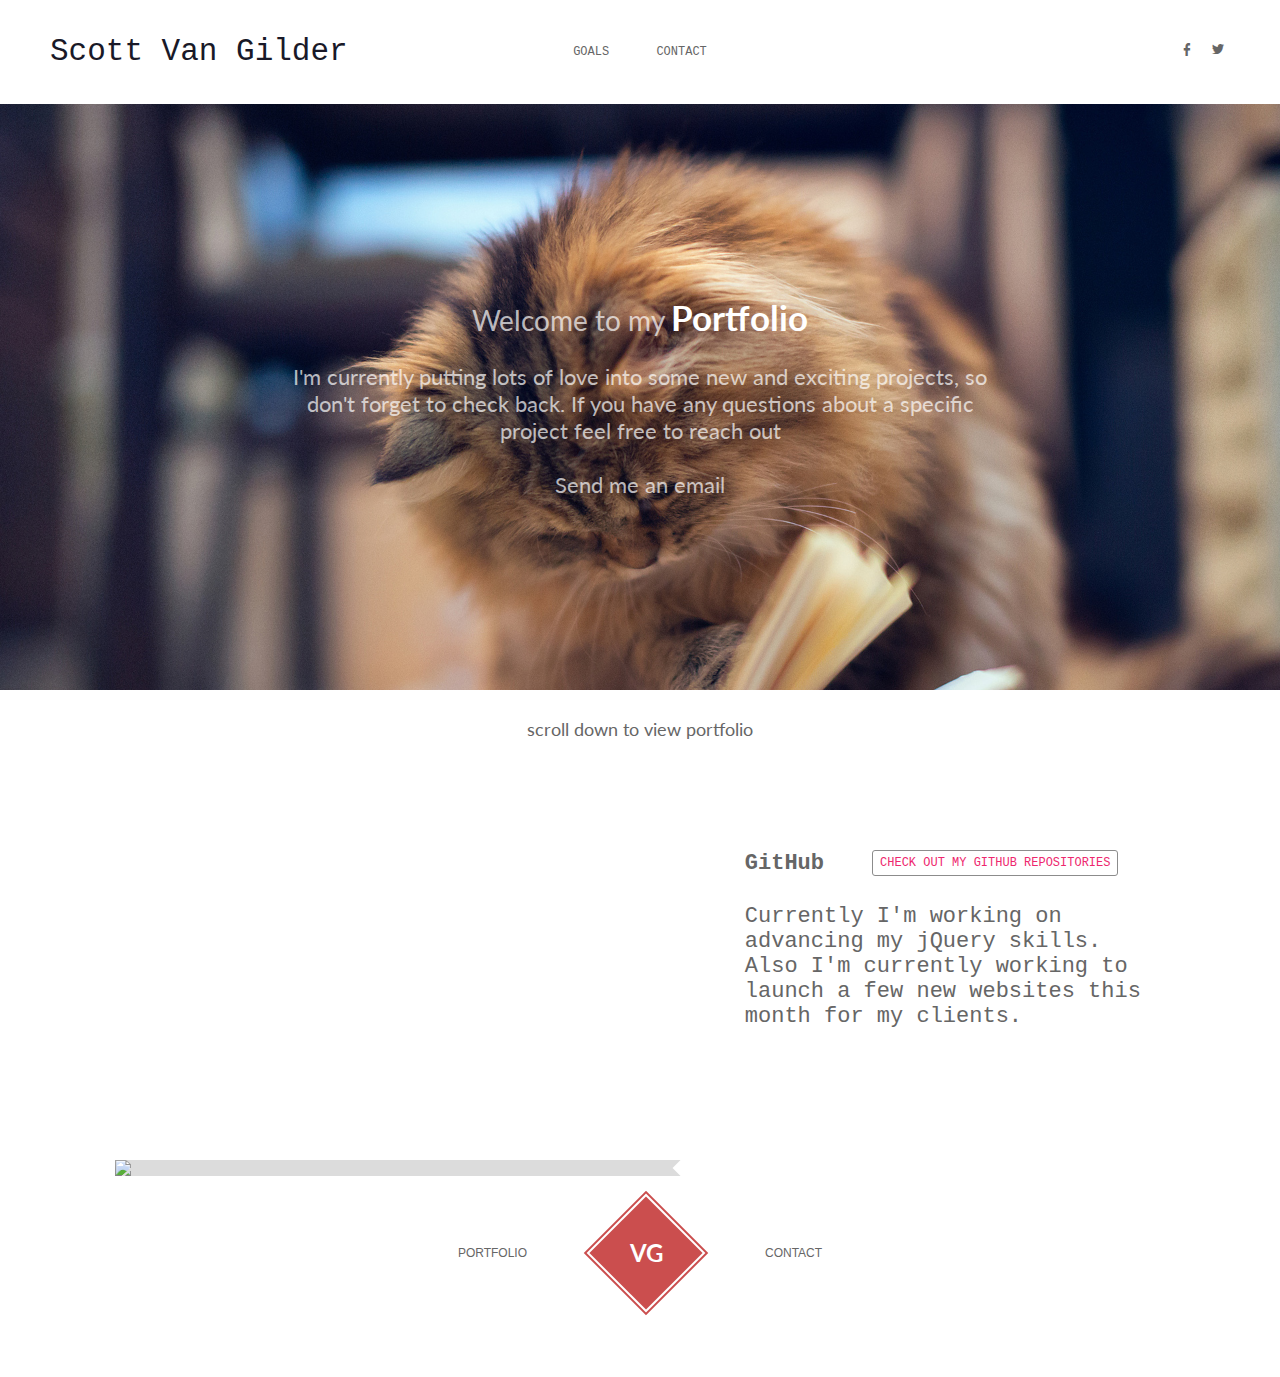
==== goals.html @ f161fddc "created goals page, moved assets into asset folder" ====
<!DOCTYPE html>
<html>
<head>
<meta charset="utf-8"/>

<title>Scott Van Gilder &middot; Portfolio</title>

<meta name="description" content="Scott Van Gilder is a fresh and creative developer dedicated to aesthetic excellence and intuitive functionality."></meta>
<meta name="author" content="Scott Van Gilder"></meta>
<meta name="pinterest" content="nohover"></meta>
<meta content="yes" name="apple-mobile-web-app-capable"></meta>
<meta content="minimum-scale=1.0, width=device-width, maximum-scale=1, user-scalable=no" name="viewport"></meta>

<link rel="stylesheet" href="/assets/css/resets.css"/>
<link rel="stylesheet" href="/assets/css/global.css"/>
<link rel="stylesheet" href="/assets/css/header.css"/>
<link rel="stylesheet" href="/assets/css/goals.css"/>
<link rel="stylesheet" href="/assets/css/footer.css"/>
<link rel="stylesheet" href="/assets/css/panels.css"/>
<link rel="stylesheet" href="/assets/fonts/social/font.css"/>

<link href='http://fonts.googleapis.com/css?family=Raleway:400,700' rel='stylesheet' type='text/css'></link>
<link href='http://fonts.googleapis.com/css?family=Lato:300,400' rel='stylesheet' type='text/css'></link>

<script src='/assets/scripts/panels.js'></script>

</head>
<body>

<div class='header'>
	<a href='/' class='logo'>Scott Van Gilder</a>
	<div class='nav'>
		<a href='/goals.html'>GOALS</a>
		<a href='/contact.html'>CONTACT</a>
	</div>
	<div class='share'>
		<a target='blank' href='//www.facebook.com/scott.vangilder' class='ss-icon'></a>
		<a target='blank' href='//twitter.com/scottyvg' class='ss-icon'></a>
	</div>
</div>

<div class='pitch'>
	<h1>Portfolio</h1>
	<p>I'm currently putting lots of love into some new and exciting projects, so don't forget to check back. If you have any questions about a specific project feel free to reach out <br></br><a href='mailto:admin@scottvangilder.com?Subject=Hello%20Scotty' target='_top'>Send me an email</a></p>
</div>

<div class='arrow'>scroll down to view portfolio</div>

<div class='panels'>

	<div class='panel'>
		<div class='img'><img src='/assets/images/github.png'/></div>
		<div class='content'>
			<h1>GitHub<space></space><label><a href='https://github.com/ScottyVG'> Check out my GitHub repositories </a></label></h1>
			<h2>Currently I'm working on advancing my jQuery skills. Also I'm currently working to launch a few new websites this month for my clients.</h2>
		</div>
	</div>

</div>

<div class='footer'>
	<a href='/portfolio.html'>PORTFOLIO</a><a class='logo' href='/'><div class='text'>VG</div></a><a href='/contact.html'>CONTACT</a>
</div>



<script type='text/javascript'>
(function(){})();
</script>
</body>
</html>
---- assets/css/resets.css ----
img{border:none;}
*{
  outline:none;
  cursor:inherit;
  font-family:inherit;
  font-size:inherit;
	font-weight:inherit;
  -webkit-tap-highlight-color: rgba(0,0,0,0);
}
a{font:inherit;color:inherit;text-decoration:none;cursor:pointer;}
iframe{margin:0px;padding:0px;border:none;display:block;width:100%;}

.clearfix{clear:both;}

html, body{
  margin:0px;
  padding:0px;
  -webkit-touch-callout: none;
  -webkit-text-size-adjust: none;
  -webkit-user-select: none;
  -ms-touch-action: manipulation;
  touch-action: manipulation;
	height:100%;
	width:100%;
}
---- assets/css/global.css ----
body{
  -webkit-touch-callout: none;

	-webkit-font-smoothing:antialiased;
	font-family:'Roboto Mono', monospace,'Arial', sans-serif;
	font-weight:300;

	color:rgb(102, 102, 102);

	overflow:hidden;
	overflow-y:scroll;
}
---- assets/css/header.css ----
.header{
	height:104px;
	line-height:104px;

	position:relative;

	cursor:default;

	background:rgb(255,255,255);
}

.header .logo{
	display:block;

	position:absolute;
	top:0px;
	left:50px;

	font-size:31px;
	font-family: 'Roboto Mono', monospace;
	font-weight:400;

	color:rgb(25,25,40);

	cursor:pointer;
}

.header .share{
	position:absolute;
	top:0px;
	right:50px;

	font-size:12px;

	height:100%;
}
.header .share a{
	padding:4px;
	margin:0px 2px;

	cursor:pointer;

	-webkit-transition:color 200ms;
	-mos-transition   :color 200ms;
	-moz-transition   :color 200ms;
	-o-transition     :color 200ms;
	transition        :color 200ms;
}
.header .share a:hover{
	color: rgb(238,39,110);
}

.header .nav{
	font-size:12px;

	text-align:center;
}
.header .nav a{
	display:inline-block;
	position:relative;

	margin:0px 20px;

	cursor:pointer;

	-webkit-transition:color 200ms;
	-mos-transition   :color 200ms;
	-moz-transition   :color 200ms;
	-o-transition     :color 200ms;
	transition        :color 200ms;
}
.header .nav a:hover{
	color:rgb(238,39,110);
}
.header .nav a::after{
	content:'';

	display:block;

	height:0px;
	background:rgb(238,39,110);

	position:absolute;
	bottom:0px;
	left:0px;
	right:0px;

	-webkit-transition:height 200ms;
	-mos-transition   :height 200ms;
	-moz-transition   :height 200ms;
	-o-transition     :height 200ms;
	transition        :height 200ms;
}
.header .nav a:hover::after{
	height:7px;
}

@media screen and (max-width:1000px){
	.header .nav a{
		margin:0px 10px;
	}
}
@media screen and (max-width:750px){
	.header .logo{
		left:25px;
	}

	.header .nav{
		padding-right:15px;
		text-align:right;
	}

	.header .share{
		display:none;
	}
}
@media screen and (max-width:450px){
	.header .logo{
		position:initial;
		text-align:center;
	}

	.header .nav{
		display:none;
	}
}
---- assets/css/goals.css ----
.pitch{
	background:rgb(235,235,235);
	background-image:url(/assets/images/book.jpg);
	background-size:cover;

	color:rgba(255,255,255,0.7);

	padding:15% 0px;

	font-family:'lato';
	font-weight:400;
	text-align:center;
}
.pitch h1{
	font-size:35px;

	color:rgb(255,255,255);

	font-weight:700;

	margin:0px;
	padding:0px 100px;
	padding-bottom:25px;
}
.pitch h1:before{
	content:'Welcome to my ';

	font-weight:400;

	font-size:28px;
	color:rgba(255,255,255,0.7);
}
.pitch p{
	margin:0px auto;
	padding:0px 150px;

	max-width:720px;

	font-size:22px;
}

.panels .img{
	background:rgb(220,220,220) !important;
}
.panels .img h1{
	padding:100px 145px;

	font-weight:700;
  font-family:Arial;
	font-size:50px;

	color:rgb(255,255,255);
}
@media screen and (max-width: 1250px){
	.panels .img h1{
		padding:80px 125px;
	}
}
@media screen and (max-width: 1090px){
	.arrow{
		display:none;
	}

	.panels .img h1{
		padding:0px;

		text-align:center;

		line-height:200px;
	}
}
@media screen and (max-width: 900px){
	.pitch p{
		font-size:20px;
	}
}
@media screen and (max-width: 700px){
	.pitch p{
		padding:0px 50px;
	}
	.pitch h1{
		padding:0px 50px;
		padding-bottom:25px;
	}
}

.arrow{
	text-align:center;

	padding:28px 0px 0px 0px;

	font-family:'lato';
	font-size:18px;
	font-weight:400;

	color:rgb(102,102,102);
}
---- assets/css/footer.css ----
.footer{
	text-align:center;

	padding:80px 0px;

	font-size:12px;
	font-family:Arial, sans-serif;

	background:rgb(255,255,255);
}
.footer a{
	display:inline-block;
	vertical-align:middle;

	margin:0px 30px;
	padding:15px;
}
.footer a:hover{
	text-decoration:underline;
}
.footer .logo{
	display:inline-block;

	position:relative;

	color:rgb(255,255,255);

	font-family:lato;
	font-size:24px;
	line-height:0px;
	font-weight:700;

	padding:0px;
}
.footer .logo:after,
.footer .logo:before{
	content:'';

	display:block;
	position:absolute;

	height:80px;
	width:80px;
	margin:4px;

	top:0px;
	left:0px;

	background:rgb(203,78,78);

	-webkit-transform:rotate(45deg);
	-moz-transform:rotate(45deg);
	-mos-transform:rotate(45deg);
	-o-transform  :rotate(45deg);
	transform     :rotate(45deg);
}
.footer .logo:before{
	position:relative;

	height:84px;
	width:84px;

	border:2px solid rgb(203,78,78);
	background:none;

	margin:0px;
}
.footer .logo .text{
	position:absolute;
	top:0px;
	left:0px;
	right:0px;
	bottom:0px;

	line-height:88px;
	text-align:center;

	z-index:1;
}

@media screen and (max-width:550px){
	.footer a{
		margin:0px 20px;
	}
}
@media screen and (max-width:450px){
	.footer{
		background:rgb(235,235,235);

		padding:60px 0px;
	}

	.footer .logo .text{
		line-height:68px;
	}
	.footer .logo:after{
		height:60px;
		width:60px;
	}
	.footer .logo:before{
		height:64px;
		width:64px;
	}

	.footer a{
		margin:0px 15px;
	}
}
@media screen and (max-width:350px){
	.footer{
		padding:50px 0px;
	}

	.footer .logo{
		display:none;
	}

	.footer a{
		margin:0px 5px;
	}
}
---- assets/css/panels.css ----
.panels{
	padding:50px 100px;

	text-align:center;
}
.panels .panel{
	display:inline-block;

	margin:50px 0px;

	text-align:left;
}

.panels .panel .img{
	display:inline-block;
	vertical-align:middle;
	position:relative;

	background:rgb(230,230,230);

	overflow:hidden;
}
.panels .panel .img::after{
	content:'';

	position:absolute;
	right:-30px;
	top:50%;
	margin-top:-30px;

	height:60px;
	width:60px;

	-webkit-transform:rotate(45deg);
	-moz-transform:rotate(45deg);
	-moz-transform:rotate(45deg);
	-o-transform:rotate(45deg);
	transform:rotate(45deg);

	background:rgb(255,255,255);
}
.panels .panel img{
	display:block;
	width:600px;
}

.panels .panel:nth-child(2n) .img::after{
	left:-30px;
	right:none;
}
.panels .panel:nth-child(2n) .content{
	text-align:right;
}
.panels .panel:not(:last-child){
	margin-bottom:100px;
}

.panels .panel .content{
	display:inline-block;
	vertical-align:middle;

	width:400px;
	height:100%;

	overflow:visible;

	font-size:22px;
	font-family: 'Roboto Mono', monospace;
	font-weight:300;

	padding:0px 20px;
}
.panels .panel .content h1{
	margin:0px;
	padding:0px;
	padding-bottom:18px;

	font-weight:700;
}
.panels .panel .content h2{
	margin:0px;
	padding:0px;
}
.panels .panel .content a{
	font-weight:400;
	color:rgb(238,39,110);
}

.panels .panel .content h1 label{
	display:inline-block;

	border:1px solid rgb(140,140,140);
	-webkit-border-radius: 3px;
	-moz-border-radius:    3px;
	border-radius:         3px;

	padding:5px 7px;
	margin:10px 0px;


	font-family: 'Roboto Mono', monospace;
	font-size:12px;
	font-weight:400;

	vertical-align:middle;

	color:rgb(102,102,102);

	text-transform:uppercase;

	cursor:default;
}
.panels .panel .content h1 space{
	display:inline;
}
.panels .panel .content h1 space:after{
	content:' ';
	font-size:80px;
	line-height:0px;
}

@media screen and (max-width: 1250px){
	.panels .panel .content{
		width:333px;
		font-size:21px;
	}
	.panels .panel img{
		width:500px;
	}
	.panels .panel .content h1 label{
		font-size:11px;
	}
}
@media screen and (max-width: 1090px){
	.panels{
		background:rgb(235,235,235);
	}
	.panels .panel{
		display:table;

		margin:50px;
	}
	.panels .panel:not(:last-child){
		margin-bottom:60px;
	}

	.panels .panel .img::after{
		display:none;
	}
	.panels .panel .img img{
		width:100%;
	}
	.panels .panel .img{
		top:0px !important;

		display:table-header-group;
	}

	.panels .panel .content{
		display:table-footer-group;
		width:auto;

		background:rgb(255,255,255);

		padding:30px;

		font-size:20px;
	}
	.panels .panel .content h1{
		padding:30px 30px 18px 30px;

		font-size:22px;
	}
	.panels .panel .content h2{
		padding:0px 30px 30px 30px;
	}
	.panels .panel:nth-child(2n) .content{
		text-align:left;
	}
}
@media screen and (max-width: 900px){
	.panels .panel{
		margin:0px;
	}
}
@media screen and (max-width: 700px){
	.panels{
		padding:50px;
	}
}
@media screen and (max-width: 450px){
	.panels{
		padding:0px;
	}

	.panels .panel:not(:last-child){
		margin:0px;
	}
}
---- assets/fonts/social/font.css ----
@charset "UTF-8";

/*
* Symbolset
* www.symbolset.com
* Copyright © 2012 Oak Studios LLC
* 
* Upload this file to your web server
* and place this within your <head> tags.
* <link href="webfonts/ss-social.css" rel="stylesheet" />
*/

@font-face {
  font-family: "SSSocial";
  src: url('ss-social-circle.eot');
  src: url('ss-social-circle.eot?#iefix') format('embedded-opentype'),
       url('ss-social-circle.woff') format('woff'),
       url('ss-social-circle.ttf') format('truetype'),
       url('ss-social-circle.svg#SSSocialCircle') format('svg');
  font-weight: bold;
  font-style: normal;
}

@font-face {
  font-family: "SSSocial";
  src: url('ss-social-regular.eot');
  src: url('ss-social-regular.eot?#iefix') format('embedded-opentype'),
       url('ss-social-regular.woff') format('woff'),
       url('ss-social-regular.ttf') format('truetype'),
       url('ss-social-regular.svg#SSSocialRegular') format('svg');
  font-weight: normal;
  font-style: normal;
}

.ss-icon, [class^="ss-"]:before, [class*=" ss-"]:before, 
.ss-icon.ss-social-circle, [class^="ss-"].ss-social-circle:before, [class*=" ss-"].ss-social-circle:before,
.ss-icon.ss-social, [class^="ss-"].ss-social:before, [class*=" ss-"].ss-social:before {
  font-family: "SSSocial";
  font-style: normal;
  font-weight: normal;
  text-decoration: none;
  text-rendering: optimizeLegibility;
  white-space: nowrap;
  -webkit-font-feature-settings: "liga", "dlig";
  -moz-font-feature-settings: "liga=1, dlig=1";
  -moz-font-feature-settings: "liga", "dlig";
  -ms-font-feature-settings: "liga", "dlig";
  -o-font-feature-settings: "liga", "dlig";
  font-feature-settings: "liga", "dlig";
}

.ss-icon.ss-social-circle, [class^="ss-"].ss-social-circle:before, [class*=" ss-"].ss-social-circle:before {
  font-weight: bold;
}

.ss-facebook:before{content:''; font-size: 16px; padding-right: 10px;}.ss-twitter:before{content:''; font-size: 16px; padding-right: 10px;}.ss-linkedin:before{content:''}.ss-googleplus:before{content:''}.ss-tumblr:before{content:''}.ss-wordpress:before{content:''; font-size: 16px; padding-right: 10px;}.ss-blogger:before{content:''}.ss-posterous:before{content:''}.ss-youtube:before{content:''}.ss-vimeo:before{content:''}.ss-flickr:before{content:''}.ss-instagram:before{content:''}.ss-pinterest:before{content:''; font-size: 16px; padding-right: 10px;}.ss-dribbble:before{content:''; font-size: 16px; padding-right: 10px;}.ss-behance:before{content:''}.ss-github:before{content:''}.ss-paypal:before{content:''}.ss-foursquare:before{content:''}.ss-skype:before{content:''}.ss-mail:before{content:'✉'}
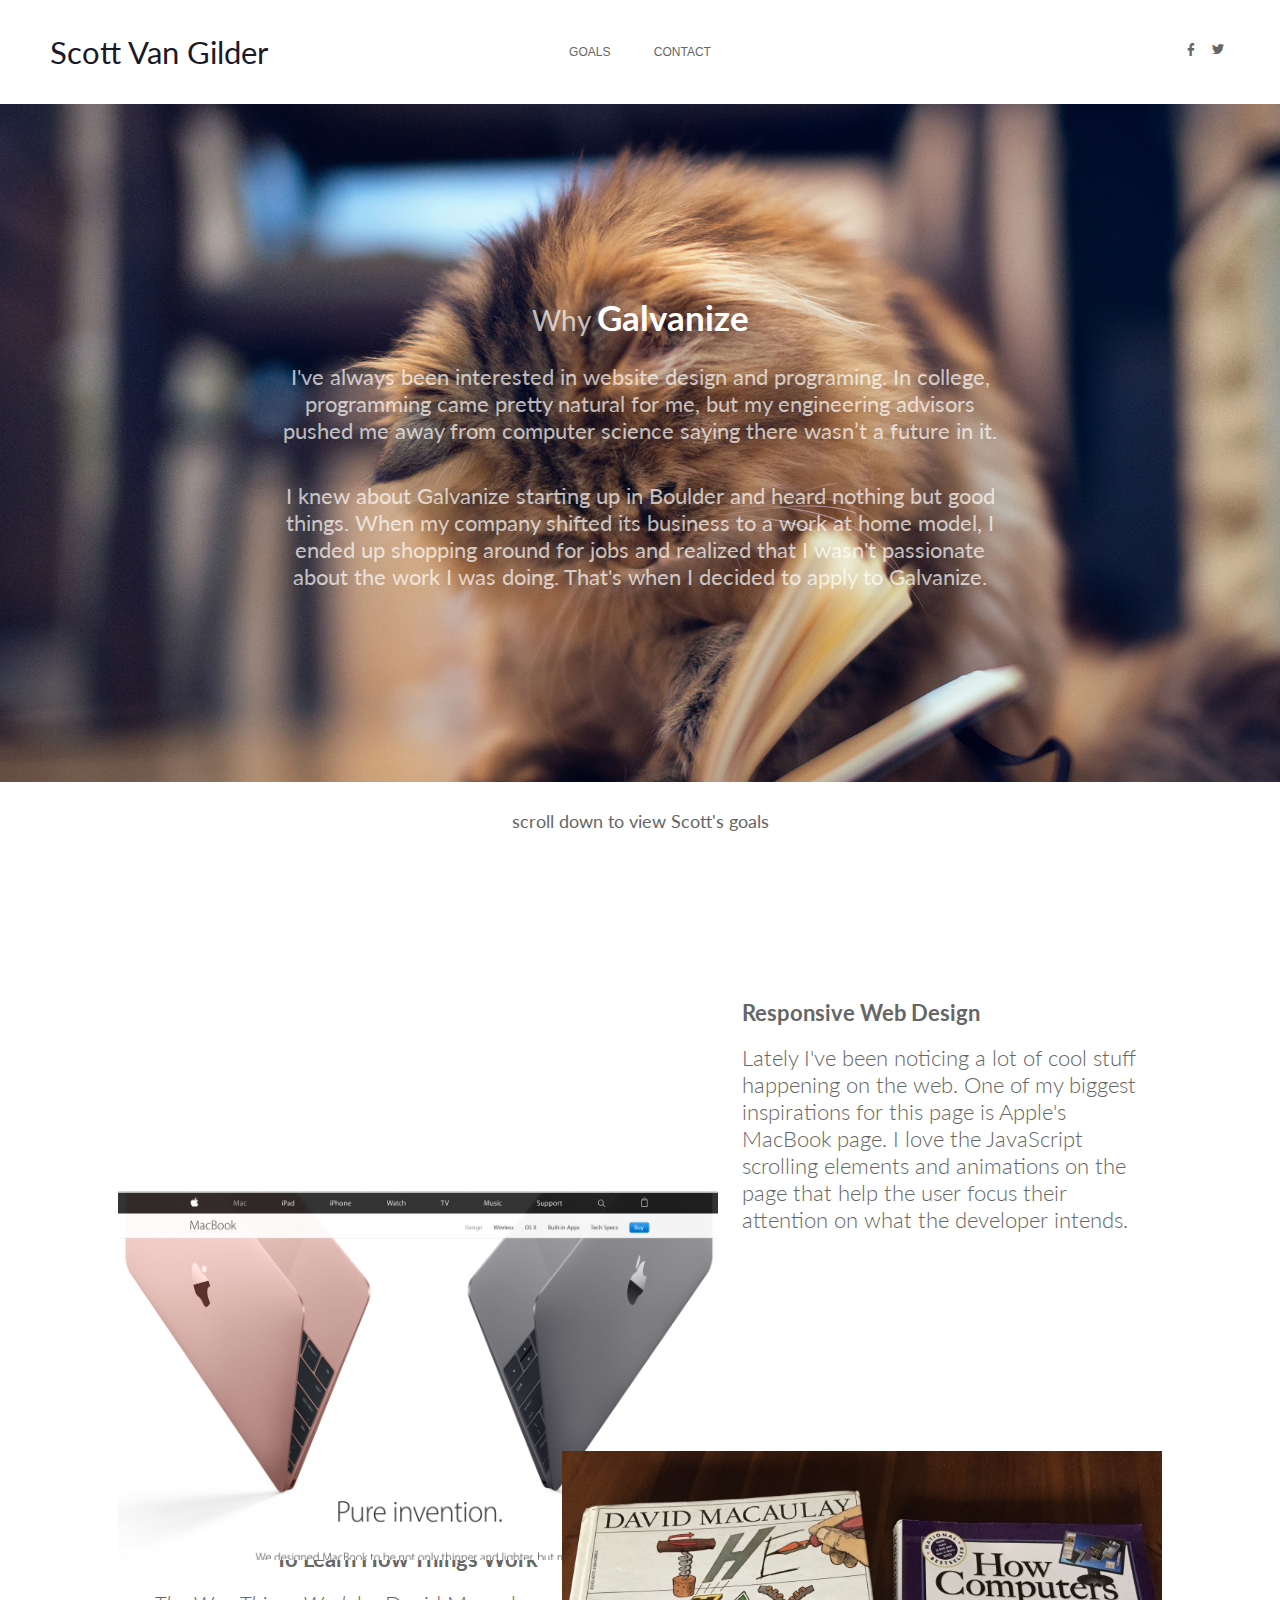
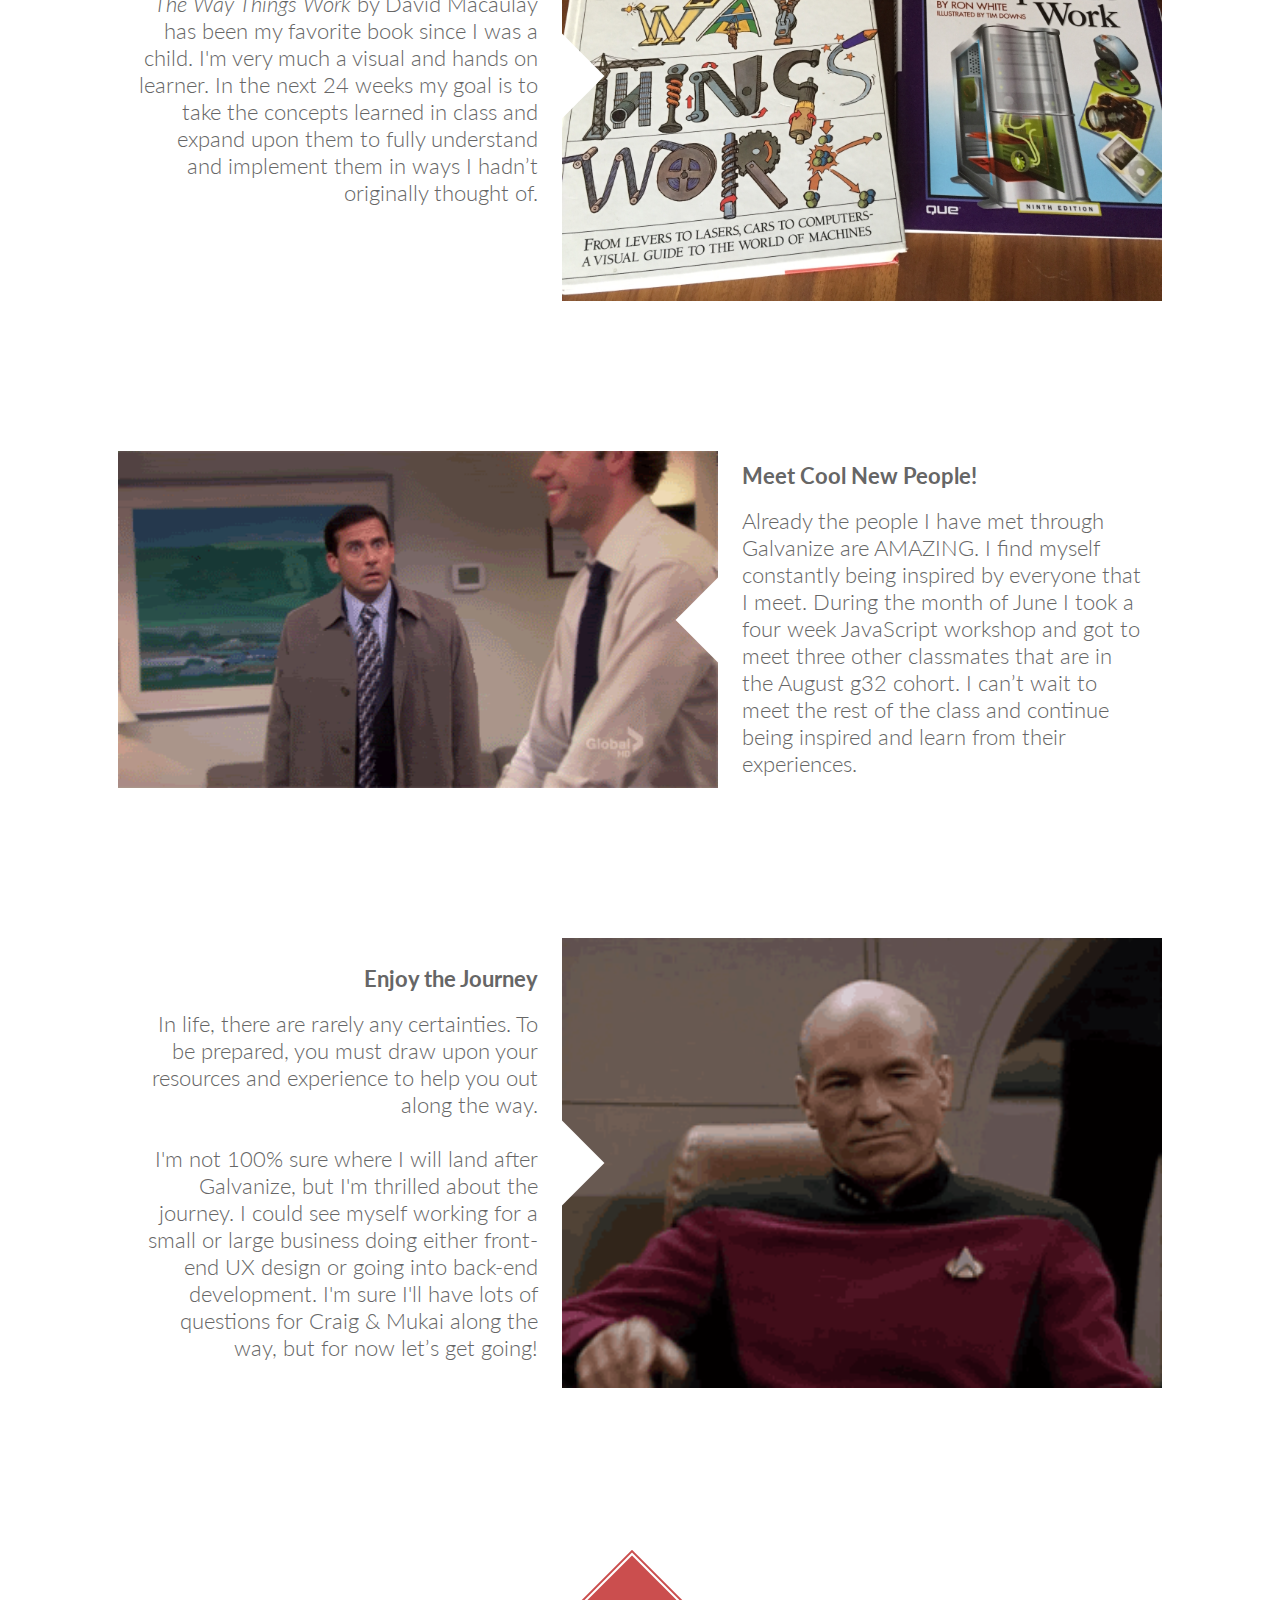
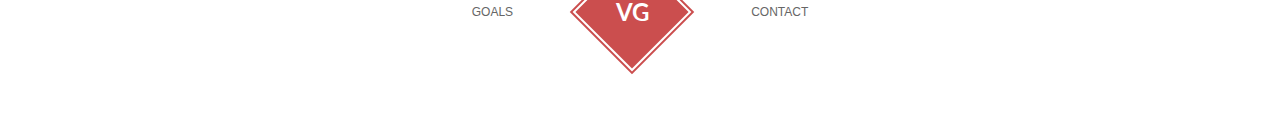
==== commit 985b9ffe: "Completed project" ====
--- a/goals.html
+++ b/goals.html
@@ -3,7 +3,7 @@
 <head>
 <meta charset="utf-8"/>
 
-<title>Scott Van Gilder &middot; Portfolio</title>
+<title>Scott Van Gilder &middot; Goals</title>
 
 <meta name="description" content="Scott Van Gilder is a fresh and creative developer dedicated to aesthetic excellence and intuitive functionality."></meta>
 <meta name="author" content="Scott Van Gilder"></meta>
@@ -19,51 +19,75 @@
 <link rel="stylesheet" href="/assets/css/panels.css"/>
 <link rel="stylesheet" href="/assets/fonts/social/font.css"/>
 
-<link href='http://fonts.googleapis.com/css?family=Raleway:400,700' rel='stylesheet' type='text/css'></link>
-<link href='http://fonts.googleapis.com/css?family=Lato:300,400' rel='stylesheet' type='text/css'></link>
+<link href="http://fonts.googleapis.com/css?family=Raleway:400,700" rel="stylesheet" type="text/css"></link>
+<link href="http://fonts.googleapis.com/css?family=Lato:300,400" rel="stylesheet" type="text/css"></link>
 
-<script src='/assets/scripts/panels.js'></script>
+<script src="/assets/scripts/panels.js"></script>
 
 </head>
 <body>
 
-<div class='header'>
-	<a href='/' class='logo'>Scott Van Gilder</a>
-	<div class='nav'>
-		<a href='/goals.html'>GOALS</a>
-		<a href='/contact.html'>CONTACT</a>
+<div class="header">
+	<a href="/" class="logo">Scott Van Gilder</a>
+	<div class="nav">
+		<a href="/goals.html">GOALS</a>
+		<a href="mailto:holler@scottvangilder.com?Subject=Hello%20Scott">CONTACT</a>
 	</div>
-	<div class='share'>
-		<a target='blank' href='//www.facebook.com/scott.vangilder' class='ss-icon'></a>
-		<a target='blank' href='//twitter.com/scottyvg' class='ss-icon'></a>
+	<div class="share">
+		<a target="blank" href="//www.facebook.com/scott.vangilder" class="ss-icon"></a>
+		<a target="blank" href="//twitter.com/scottyvg" class="ss-icon"></a>
 	</div>
 </div>
 
-<div class='pitch'>
-	<h1>Portfolio</h1>
-	<p>I'm currently putting lots of love into some new and exciting projects, so don't forget to check back. If you have any questions about a specific project feel free to reach out <br></br><a href='mailto:admin@scottvangilder.com?Subject=Hello%20Scotty' target='_top'>Send me an email</a></p>
+<div class="goals">
+	<h1>Galvanize</h1>
+	<p>I've always been interested in website design and programing. In college, programming came pretty natural for me, but my engineering advisors pushed me away from computer science saying there wasn’t a future in it.</p><br></br>
+	<p>I knew about Galvanize starting up in Boulder and heard nothing but good things. When my company shifted its business to a work at home model, I ended up shopping around for jobs and realized that I wasn't passionate about the work I was doing. That's when I decided to apply to Galvanize.</p>
 </div>
 
-<div class='arrow'>scroll down to view portfolio</div>
+<div class="arrow">scroll down to view Scott's goals</div>
 
-<div class='panels'>
+<div class="panels">
 
-	<div class='panel'>
-		<div class='img'><img src='/assets/images/github.png'/></div>
-		<div class='content'>
-			<h1>GitHub<space></space><label><a href='https://github.com/ScottyVG'> Check out my GitHub repositories </a></label></h1>
-			<h2>Currently I'm working on advancing my jQuery skills. Also I'm currently working to launch a few new websites this month for my clients.</h2>
+	<div class="panel">
+		<div class="img"><img src="/assets/images/macbook.png"/></div>
+		<div class="content">
+			<h1>Responsive Web Design</h1>
+			<p>Lately I've been noticing a lot of cool stuff happening on the web. One of my biggest inspirations for this page is Apple's MacBook page. I love the JavaScript scrolling elements and animations on the page that help the user focus their attention on what the developer intends.</p>
 		</div>
+	</div>
+
+	<div class="panel">
+		<div class="content">
+			<h1>To Learn How Things Work</h1>
+			<p><cite>The Way Things Work</cite> by David Macaulay has been my favorite book since I was a child. I'm very much a visual and hands on learner. In the next 24 weeks my goal is to take the concepts learned in class and expand upon them to fully understand and implement them in ways I hadn’t originally thought of.</p>
+		</div>
+		<div class="img"><img src="/assets/images/thewaythingswork.jpg"/></div>
+	</div>
+
+	<div class="panel">
+		<div class="img"><img src="/assets/images/mscott.gif"/></div>
+		<div class="content">
+			<h1>Meet Cool New People!</h1>
+			<p>Already the people I have met through Galvanize are AMAZING. I find myself constantly being inspired by everyone that I meet. During the month of June I took a four week JavaScript workshop and got to meet three other classmates that are in the August g32 cohort. I can’t wait to meet the rest of the class and continue being inspired and learn from their experiences.</p>
+		</div>
+	</div>
+
+	<div class="panel">
+		<div class="content">
+			<h1>Enjoy the Journey</h1>
+			<p>In life, there are rarely any certainties. To be prepared, you must draw upon your resources and experience to help you out along the way.<br></br>I'm not 100% sure where I will land after Galvanize, but I'm thrilled about the journey. I could see myself working for a small or large business doing either front-end UX design or going into back-end development. I'm sure I'll have lots of questions for Craig &amp; Mukai along the way, but for now let’s get going!</p>
+		</div>
+		<div class="img"><img src="/assets/images/engage.gif"/></div>
 	</div>
 
 </div>
 
-<div class='footer'>
-	<a href='/portfolio.html'>PORTFOLIO</a><a class='logo' href='/'><div class='text'>VG</div></a><a href='/contact.html'>CONTACT</a>
+<div class="footer">
+	<a href="/goals.html">GOALS</a><a class="logo" href="/"><div class="text">VG</div></a><a href="mailto:holler@scottvangilder.com?Subject=Hello%20Scott">CONTACT</a>
 </div>
 
-
-
+<script>
 <script type='text/javascript'>
 (function(){})();
 </script>
--- a/assets/css/global.css
+++ b/assets/css/global.css
@@ -2,7 +2,7 @@
   -webkit-touch-callout: none;
 
 	-webkit-font-smoothing:antialiased;
-	font-family:'Roboto Mono', monospace,'Arial', sans-serif;
+	font-family:'Arial', sans-serif;
 	font-weight:300;
 
 	color:rgb(102, 102, 102);
--- a/assets/css/header.css
+++ b/assets/css/header.css
@@ -17,7 +17,7 @@
 	left:50px;
 
 	font-size:31px;
-	font-family: 'Roboto Mono', monospace;
+	font-family:'lato';
 	font-weight:400;
 
 	color:rgb(25,25,40);
--- a/assets/css/goals.css
+++ b/assets/css/goals.css
@@ -1,4 +1,4 @@
-.pitch{
+.goals{
 	background:rgb(235,235,235);
 	background-image:url(/assets/images/book.jpg);
 	background-size:cover;
@@ -11,7 +11,7 @@
 	font-weight:400;
 	text-align:center;
 }
-.pitch h1{
+.goals h1{
 	font-size:35px;
 
 	color:rgb(255,255,255);
@@ -22,15 +22,15 @@
 	padding:0px 100px;
 	padding-bottom:25px;
 }
-.pitch h1:before{
-	content:'Welcome to my ';
+.goals h1:before{
+	content:'Why ';
 
 	font-weight:400;
 
 	font-size:28px;
 	color:rgba(255,255,255,0.7);
 }
-.pitch p{
+.goals p{
 	margin:0px auto;
 	padding:0px 150px;
 
@@ -70,15 +70,15 @@
 	}
 }
 @media screen and (max-width: 900px){
-	.pitch p{
+	.goals p{
 		font-size:20px;
 	}
 }
 @media screen and (max-width: 700px){
-	.pitch p{
+	.goals p{
 		padding:0px 50px;
 	}
-	.pitch h1{
+	.goals h1{
 		padding:0px 50px;
 		padding-bottom:25px;
 	}
--- a/assets/css/panels.css
+++ b/assets/css/panels.css
@@ -65,7 +65,7 @@
 	overflow:visible;
 
 	font-size:22px;
-	font-family: 'Roboto Mono', monospace;
+	font-family: lato;
 	font-weight:300;
 
 	padding:0px 20px;
@@ -77,7 +77,7 @@
 
 	font-weight:700;
 }
-.panels .panel .content h2{
+.panels .panel .content p{
 	margin:0px;
 	padding:0px;
 }
@@ -98,7 +98,7 @@
 	margin:10px 0px;
 
 
-	font-family: 'Roboto Mono', monospace;
+	font-family:lato;
 	font-size:12px;
 	font-weight:400;
 
@@ -171,7 +171,7 @@
 
 		font-size:22px;
 	}
-	.panels .panel .content h2{
+	.panels .panel .content p{
 		padding:0px 30px 30px 30px;
 	}
 	.panels .panel:nth-child(2n) .content{
